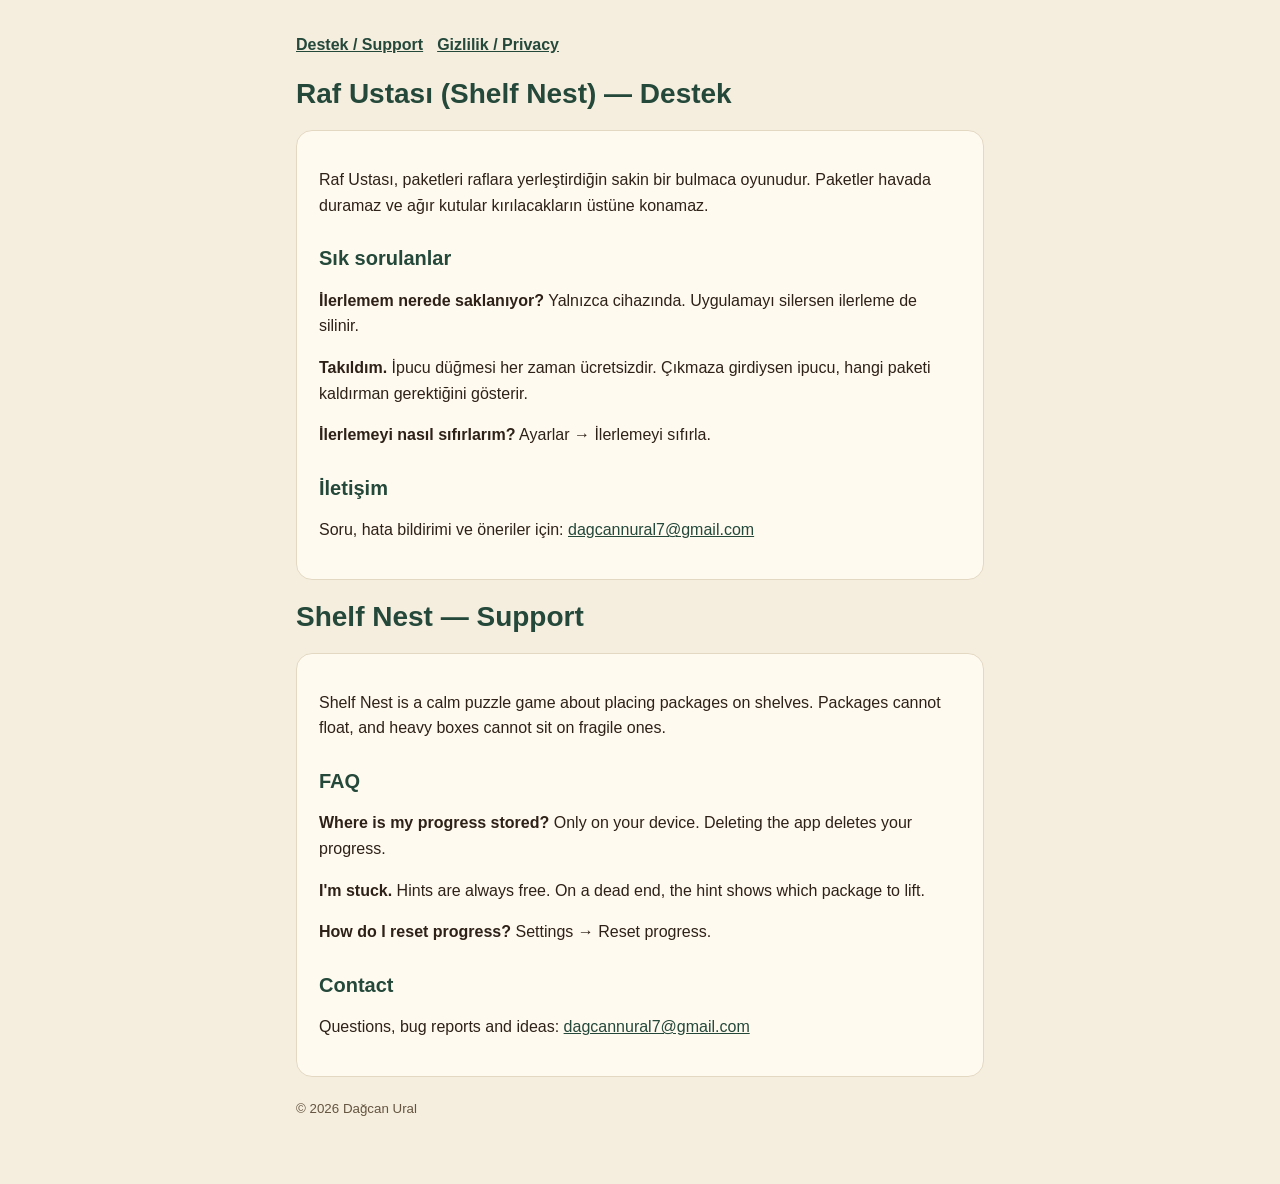
==== index.html @ dad822d8 "Raf Ustası destek ve gizlilik sayfaları" ====
<!doctype html>
<html lang="tr"><head><meta charset="utf-8"><meta name="viewport" content="width=device-width,initial-scale=1">
<title>Raf Ustası — Destek</title><link rel="stylesheet" href="style.css"></head>
<body><main>
<nav><a href="index.html">Destek / Support</a><a href="privacy.html">Gizlilik / Privacy</a></nav>
<h1>Raf Ustası (Shelf Nest) — Destek</h1>
<div class="card">
<p>Raf Ustası, paketleri raflara yerleştirdiğin sakin bir bulmaca oyunudur. Paketler havada duramaz ve ağır kutular kırılacakların üstüne konamaz.</p>
<h2>Sık sorulanlar</h2>
<p><b>İlerlemem nerede saklanıyor?</b> Yalnızca cihazında. Uygulamayı silersen ilerleme de silinir.</p>
<p><b>Takıldım.</b> İpucu düğmesi her zaman ücretsizdir. Çıkmaza girdiysen ipucu, hangi paketi kaldırman gerektiğini gösterir.</p>
<p><b>İlerlemeyi nasıl sıfırlarım?</b> Ayarlar → İlerlemeyi sıfırla.</p>
<h2>İletişim</h2>
<p>Soru, hata bildirimi ve öneriler için: <a href="mailto:dagcannural7@gmail.com">dagcannural7@gmail.com</a></p>
</div>
<h1 lang="en">Shelf Nest — Support</h1>
<div class="card" lang="en">
<p>Shelf Nest is a calm puzzle game about placing packages on shelves. Packages cannot float, and heavy boxes cannot sit on fragile ones.</p>
<h2>FAQ</h2>
<p><b>Where is my progress stored?</b> Only on your device. Deleting the app deletes your progress.</p>
<p><b>I'm stuck.</b> Hints are always free. On a dead end, the hint shows which package to lift.</p>
<p><b>How do I reset progress?</b> Settings → Reset progress.</p>
<h2>Contact</h2>
<p>Questions, bug reports and ideas: <a href="mailto:dagcannural7@gmail.com">dagcannural7@gmail.com</a></p>
</div>
<small>© 2026 Dağcan Ural</small>
</main></body></html>
---- style.css ----
:root{--bg:#F5EEDF;--surface:#FFFAF0;--ink:#2E2117;--heading:#24483A;--muted:#64543F;--line:#E3D8C2}
@media (prefers-color-scheme: dark){:root{--bg:#1d1814;--surface:#27211b;--ink:#f1e7d6;--heading:#b9d6c4;--muted:#c9b99f;--line:#3a3128}}
*{box-sizing:border-box}body{margin:0;background:var(--bg);color:var(--ink);font:16px/1.6 -apple-system,BlinkMacSystemFont,"Segoe UI",Roboto,sans-serif}
main{max-width:720px;margin:0 auto;padding:32px 16px 64px}h1,h2{color:var(--heading);line-height:1.25}h1{font-size:28px}h2{font-size:20px;margin-top:28px}
.card{background:var(--surface);border:1px solid var(--line);border-radius:16px;padding:20px 22px;margin:18px 0}nav a{color:var(--heading);margin-right:14px;font-weight:600}
a{color:var(--heading)}small{color:var(--muted)}
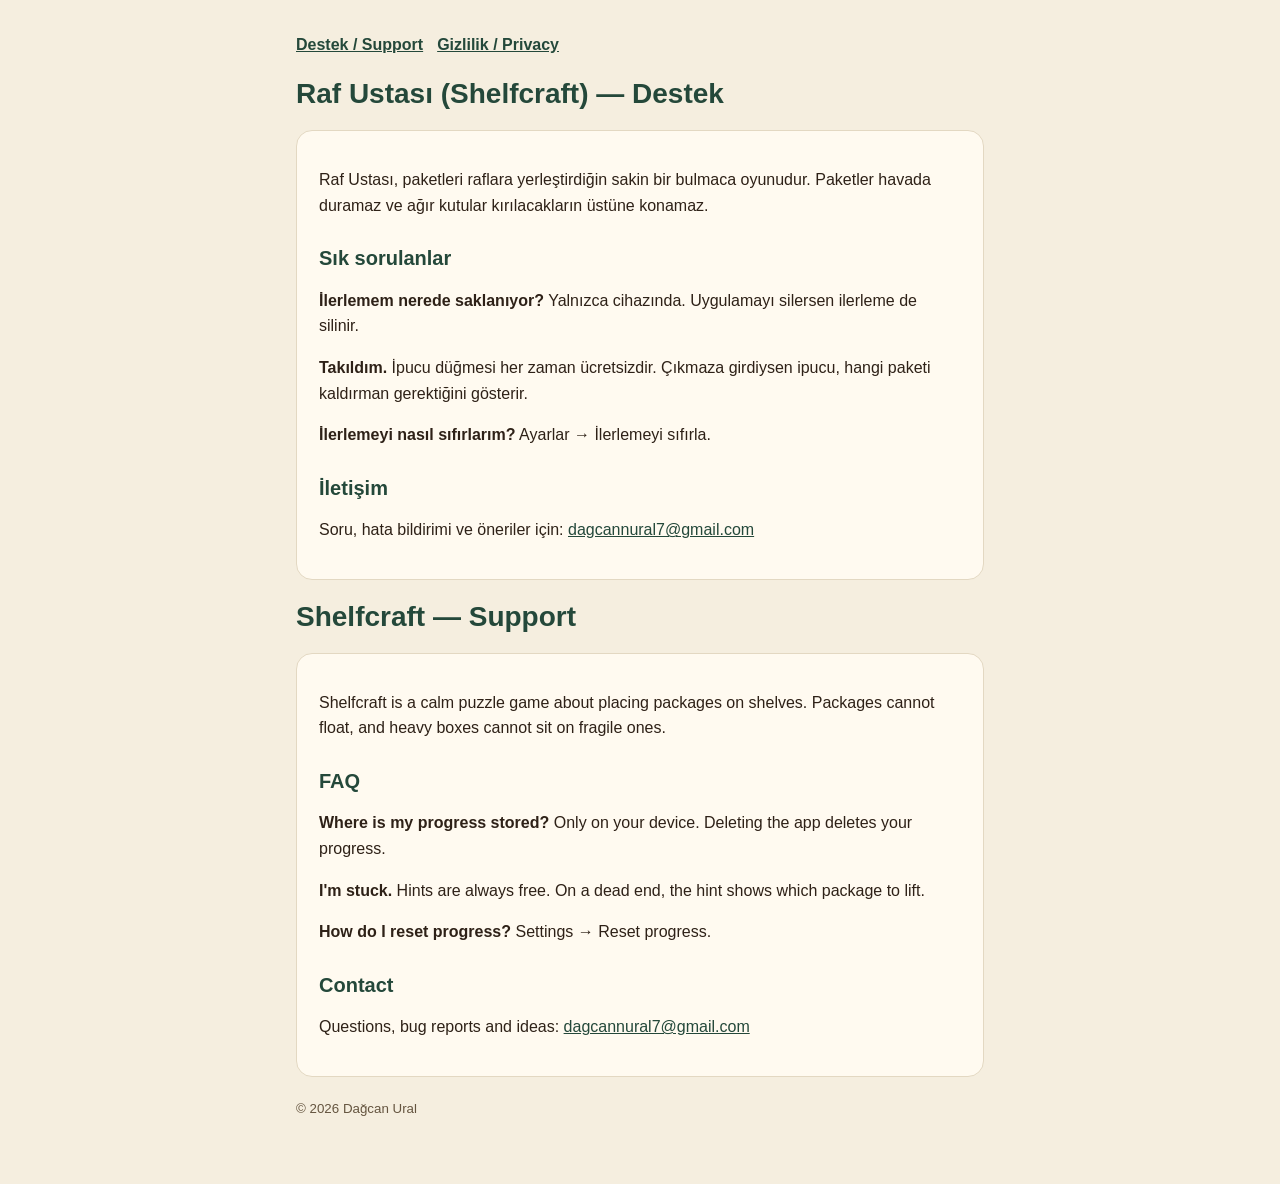
==== commit 515f2dfc: "İngilizce ad: Shelfcraft" ====
--- a/index.html
+++ b/index.html
@@ -3,7 +3,7 @@
 <title>Raf Ustası — Destek</title><link rel="stylesheet" href="style.css"></head>
 <body><main>
 <nav><a href="index.html">Destek / Support</a><a href="privacy.html">Gizlilik / Privacy</a></nav>
-<h1>Raf Ustası (Shelf Nest) — Destek</h1>
+<h1>Raf Ustası (Shelfcraft) — Destek</h1>
 <div class="card">
 <p>Raf Ustası, paketleri raflara yerleştirdiğin sakin bir bulmaca oyunudur. Paketler havada duramaz ve ağır kutular kırılacakların üstüne konamaz.</p>
 <h2>Sık sorulanlar</h2>
@@ -13,9 +13,9 @@
 <h2>İletişim</h2>
 <p>Soru, hata bildirimi ve öneriler için: <a href="mailto:dagcannural7@gmail.com">dagcannural7@gmail.com</a></p>
 </div>
-<h1 lang="en">Shelf Nest — Support</h1>
+<h1 lang="en">Shelfcraft — Support</h1>
 <div class="card" lang="en">
-<p>Shelf Nest is a calm puzzle game about placing packages on shelves. Packages cannot float, and heavy boxes cannot sit on fragile ones.</p>
+<p>Shelfcraft is a calm puzzle game about placing packages on shelves. Packages cannot float, and heavy boxes cannot sit on fragile ones.</p>
 <h2>FAQ</h2>
 <p><b>Where is my progress stored?</b> Only on your device. Deleting the app deletes your progress.</p>
 <p><b>I'm stuck.</b> Hints are always free. On a dead end, the hint shows which package to lift.</p>
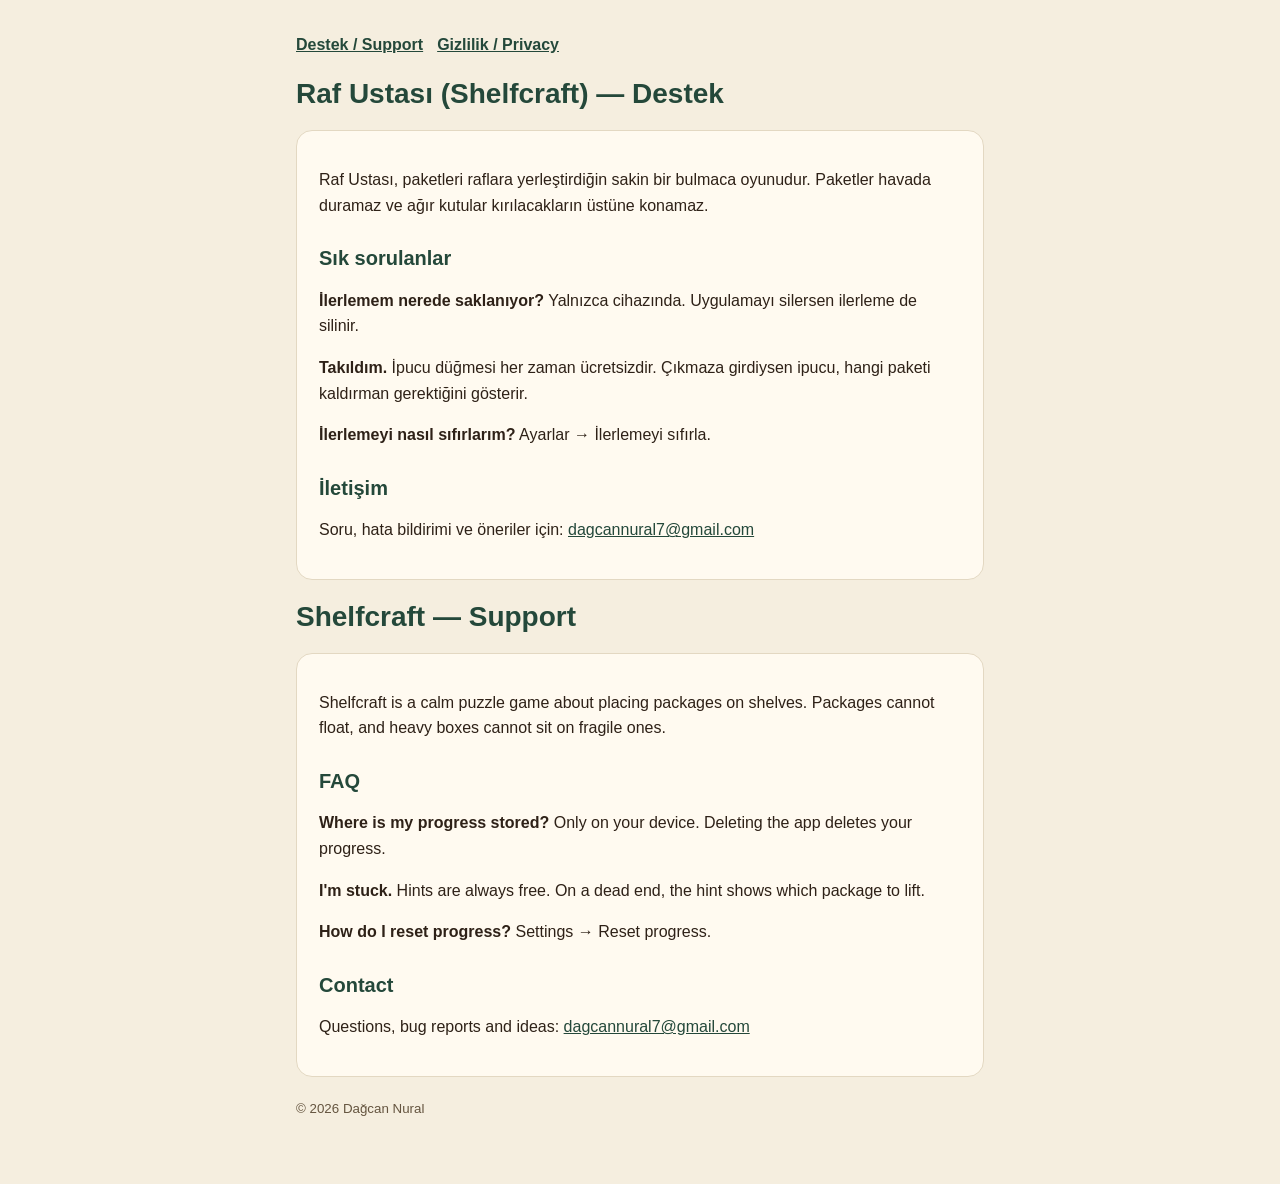
==== commit 1db437de: "Fix developer name: Dağcan Nural Co-Authored-By: Claude Opus 5.5 <noreply@anthropic.com>" ====
--- a/index.html
+++ b/index.html
@@ -23,5 +23,5 @@
 <h2>Contact</h2>
 <p>Questions, bug reports and ideas: <a href="mailto:dagcannural7@gmail.com">dagcannural7@gmail.com</a></p>
 </div>
-<small>© 2026 Dağcan Ural</small>
+<small>© 2026 Dağcan Nural</small>
 </main></body></html>
